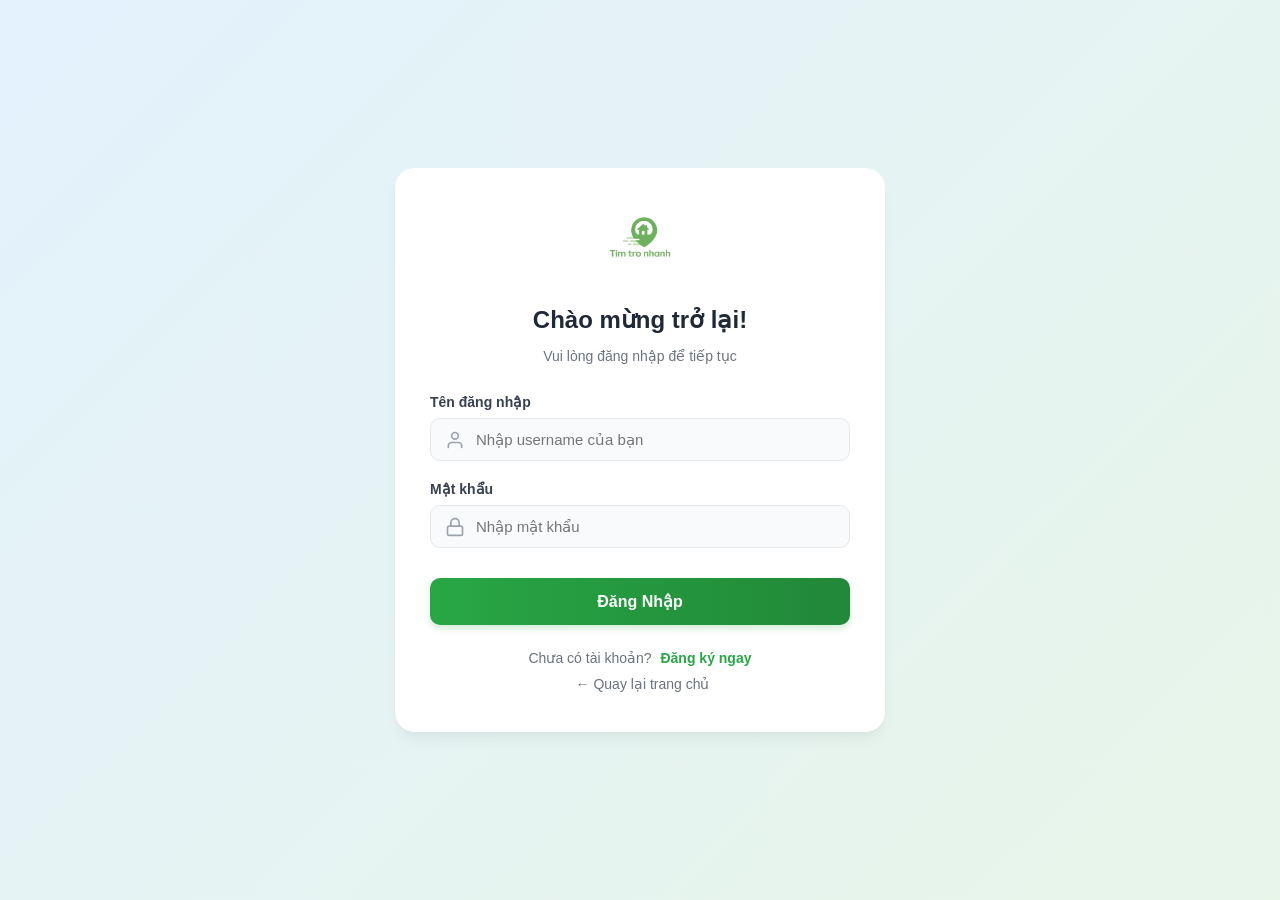
==== dangnhap-dangky/login.html @ 6612c1dc "code front" ====
<!DOCTYPE html>
<html lang="vi">
<head>
    <meta charset="UTF-8">
    <meta name="viewport" content="width=device-width, initial-scale=1.0">
    <title>Đăng nhập - Tìm Trọ Nhanh</title>
    <link rel="icon" type="image/png" href="../image/logo01.png">
    <link rel="stylesheet" href="auth.css">
</head>

<body class="auth-body">

    <div class="auth-box">
        <div class="auth-logo">
            <a href="../index.html">
                <img src="../image/logo01.png" alt="Logo">
            </a>
        </div>
        
        <h2>Chào mừng trở lại!</h2>
        <p class="auth-subtitle">Vui lòng đăng nhập để tiếp tục</p>

        <form id="login-form" novalidate>
            <div class="form-group">
                <label>Tên đăng nhập</label>
                <div class="input-wrapper">
                    <svg class="input-icon" xmlns="http://www.w3.org/2000/svg" width="20" height="20" viewBox="0 0 24 24" fill="none" stroke="currentColor" stroke-width="2" stroke-linecap="round" stroke-linejoin="round"><path d="M20 21v-2a4 4 0 0 0-4-4H8a4 4 0 0 0-4 4v2"></path><circle cx="12" cy="7" r="4"></circle></svg>
                    <input type="text" id="login-username" placeholder="Nhập username của bạn" required>
                </div>
            </div>
            
            <div class="form-group">
                <label>Mật khẩu</label>
                <div class="input-wrapper">
                    <svg class="input-icon" xmlns="http://www.w3.org/2000/svg" width="20" height="20" viewBox="0 0 24 24" fill="none" stroke="currentColor" stroke-width="2" stroke-linecap="round" stroke-linejoin="round"><rect x="3" y="11" width="18" height="11" rx="2" ry="2"></rect><path d="M7 11V7a5 5 0 0 1 10 0v4"></path></svg>
                    <input type="password" id="login-password" placeholder="Nhập mật khẩu" required>
                </div>
            </div>

            <button type="submit" class="btn-auth">Đăng Nhập</button>
        </form>

        <div class="auth-footer">
            Chưa có tài khoản? <a href="register.html">Đăng ký ngay</a>
        </div>
        <div class="auth-footer back-home">
            <a href="../index.html">← Quay lại trang chủ</a>
        </div>
    </div>
    <script src="../config.js"></script> 
    <script src="auth.js"></script>
</body>
</html>
---- dangnhap-dangky/auth.css ----
/* =======================================================
   CSS DÀNH RIÊNG CHO TRANG ĐĂNG NHẬP / ĐĂNG KÝ
   ======================================================= */

/* 1. Reset Cơ bản & Nền */
body { margin: 0; padding: 0; box-sizing: border-box; font-family: 'Segoe UI', sans-serif; }

.auth-body {
    background: linear-gradient(135deg, #e3f2fd 0%, #e8f5e9 100%);
    min-height: 100vh;
    display: flex; justify-content: center; align-items: center;
}

/* 2. Hộp chứa Form */
.auth-box {
    background: white; width: 100%; max-width: 420px;
    padding: 40px 35px; border-radius: 20px;
    box-shadow: 0 10px 15px -3px rgba(0,0,0,0.05), 0 4px 6px -2px rgba(0,0,0,0.025);
    text-align: center;
    animation: slideUp 0.5s ease-out forwards;
}

@keyframes slideUp {
    from { opacity: 0; transform: translateY(20px); }
    to { opacity: 1; transform: translateY(0); }
}

/* 3. Logo & Typography */
.auth-logo img { height: 60px; margin-bottom: 15px; transition: transform 0.3s; }
.auth-logo img:hover { transform: scale(1.05); }

.auth-box h2 { color: #1f2937; font-size: 24px; font-weight: 700; margin-bottom: 5px; }
.auth-subtitle { color: #6b7280; font-size: 14px; margin-bottom: 30px; }

/* 4. Input Fields */
.form-group { margin-bottom: 20px; text-align: left; }
.form-group label { display: block; margin-bottom: 8px; font-size: 14px; font-weight: 600; color: #374151; }

.input-wrapper { position: relative; display: flex; align-items: center; }
.input-icon { position: absolute; left: 15px; color: #9ca3af; pointer-events: none; }

.form-group input {
    width: 100%; padding: 12px 15px 12px 45px;
    border: 1px solid #e5e7eb; background-color: #f9fafb;
    border-radius: 10px; font-size: 15px; outline: none; transition: 0.2s;
}

.form-group input:focus {
    background-color: #fff; border-color: #28a745;
    box-shadow: 0 0 0 4px rgba(40, 167, 69, 0.1);
}
.form-group input:focus + .input-icon, .form-group input:focus ~ .input-icon { color: #28a745; }

.password-hint { color: #666; font-size: 12px; margin-top: 5px; display: block; }

/* 5. Button */
.btn-auth {
    width: 100%; padding: 14px;
    background: linear-gradient(to right, #28a745, #218838);
    color: white; border: none; border-radius: 10px;
    font-size: 16px; font-weight: 700; cursor: pointer;
    margin-top: 10px; transition: 0.2s;
    box-shadow: 0 4px 6px rgba(40, 167, 69, 0.2);
}
.btn-auth:hover { transform: translateY(-2px); box-shadow: 0 8px 15px rgba(40, 167, 69, 0.3); }

/* 6. Footer & Link */
.auth-footer { margin-top: 25px; font-size: 14px; color: #6b7280; }
.auth-footer a { color: #28a745; text-decoration: none; font-weight: 600; margin-left: 5px; }
.auth-footer a:hover { text-decoration: underline; }
.back-home { margin-top: 10px; }
.back-home a { color: #6b7280; font-weight: normal; }

/* 7. Toast Notification */
#toast-box {
    position: fixed; top: 30px; right: 30px;
    display: flex; flex-direction: column; align-items: flex-end; z-index: 9999;
}
.toast {
    width: 350px; height: 80px; background: #fff;
    font-weight: 500; margin: 10px 0;
    box-shadow: 0 5px 15px rgba(0,0,0,0.2);
    display: flex; align-items: center; border-radius: 8px;
    animation: slideInLeft 0.5s forwards, fadeOut 0.5s forwards 3s;
}
.toast i { font-size: 25px; margin: 0 20px; }
.toast-msg { flex-grow: 1; font-size: 14px; color: #333; }

/* Màu sắc Toast */
.toast.error { border-left: 6px solid #ff3e3e; } .toast.error i { color: #ff3e3e; }
.toast.success { border-left: 6px solid #28a745; } .toast.success i { color: #28a745; }
.toast.warning { border-left: 6px solid #ffc107; } .toast.warning i { color: #ffc107; }

@keyframes slideInLeft { 100% { transform: translateX(0); } }
@keyframes fadeOut { 100% { opacity: 0; visibility: hidden; } }
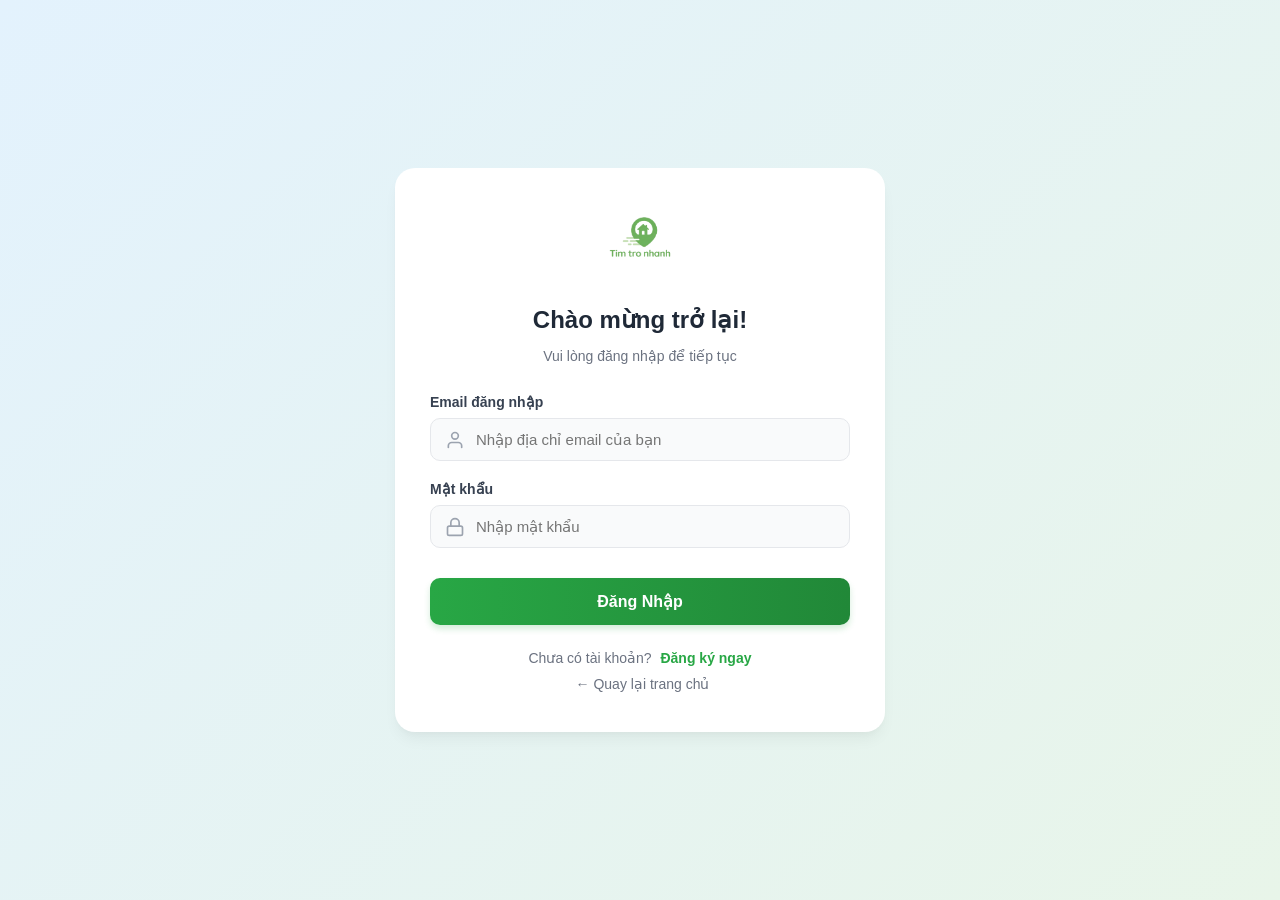
==== commit 7c5e6c7e: "suaten dang nhap cua  user thanh dang nhap bang ten emai" ====
--- a/dangnhap-dangky/login.html
+++ b/dangnhap-dangky/login.html
@@ -22,10 +22,10 @@
 
         <form id="login-form" novalidate>
             <div class="form-group">
-                <label>Tên đăng nhập</label>
+                <label>Email đăng nhập</label>
                 <div class="input-wrapper">
                     <svg class="input-icon" xmlns="http://www.w3.org/2000/svg" width="20" height="20" viewBox="0 0 24 24" fill="none" stroke="currentColor" stroke-width="2" stroke-linecap="round" stroke-linejoin="round"><path d="M20 21v-2a4 4 0 0 0-4-4H8a4 4 0 0 0-4 4v2"></path><circle cx="12" cy="7" r="4"></circle></svg>
-                    <input type="text" id="login-username" placeholder="Nhập username của bạn" required>
+                    <input type="text" id="login-username" placeholder="Nhập địa chỉ email của bạn" required>
                 </div>
             </div>
             
